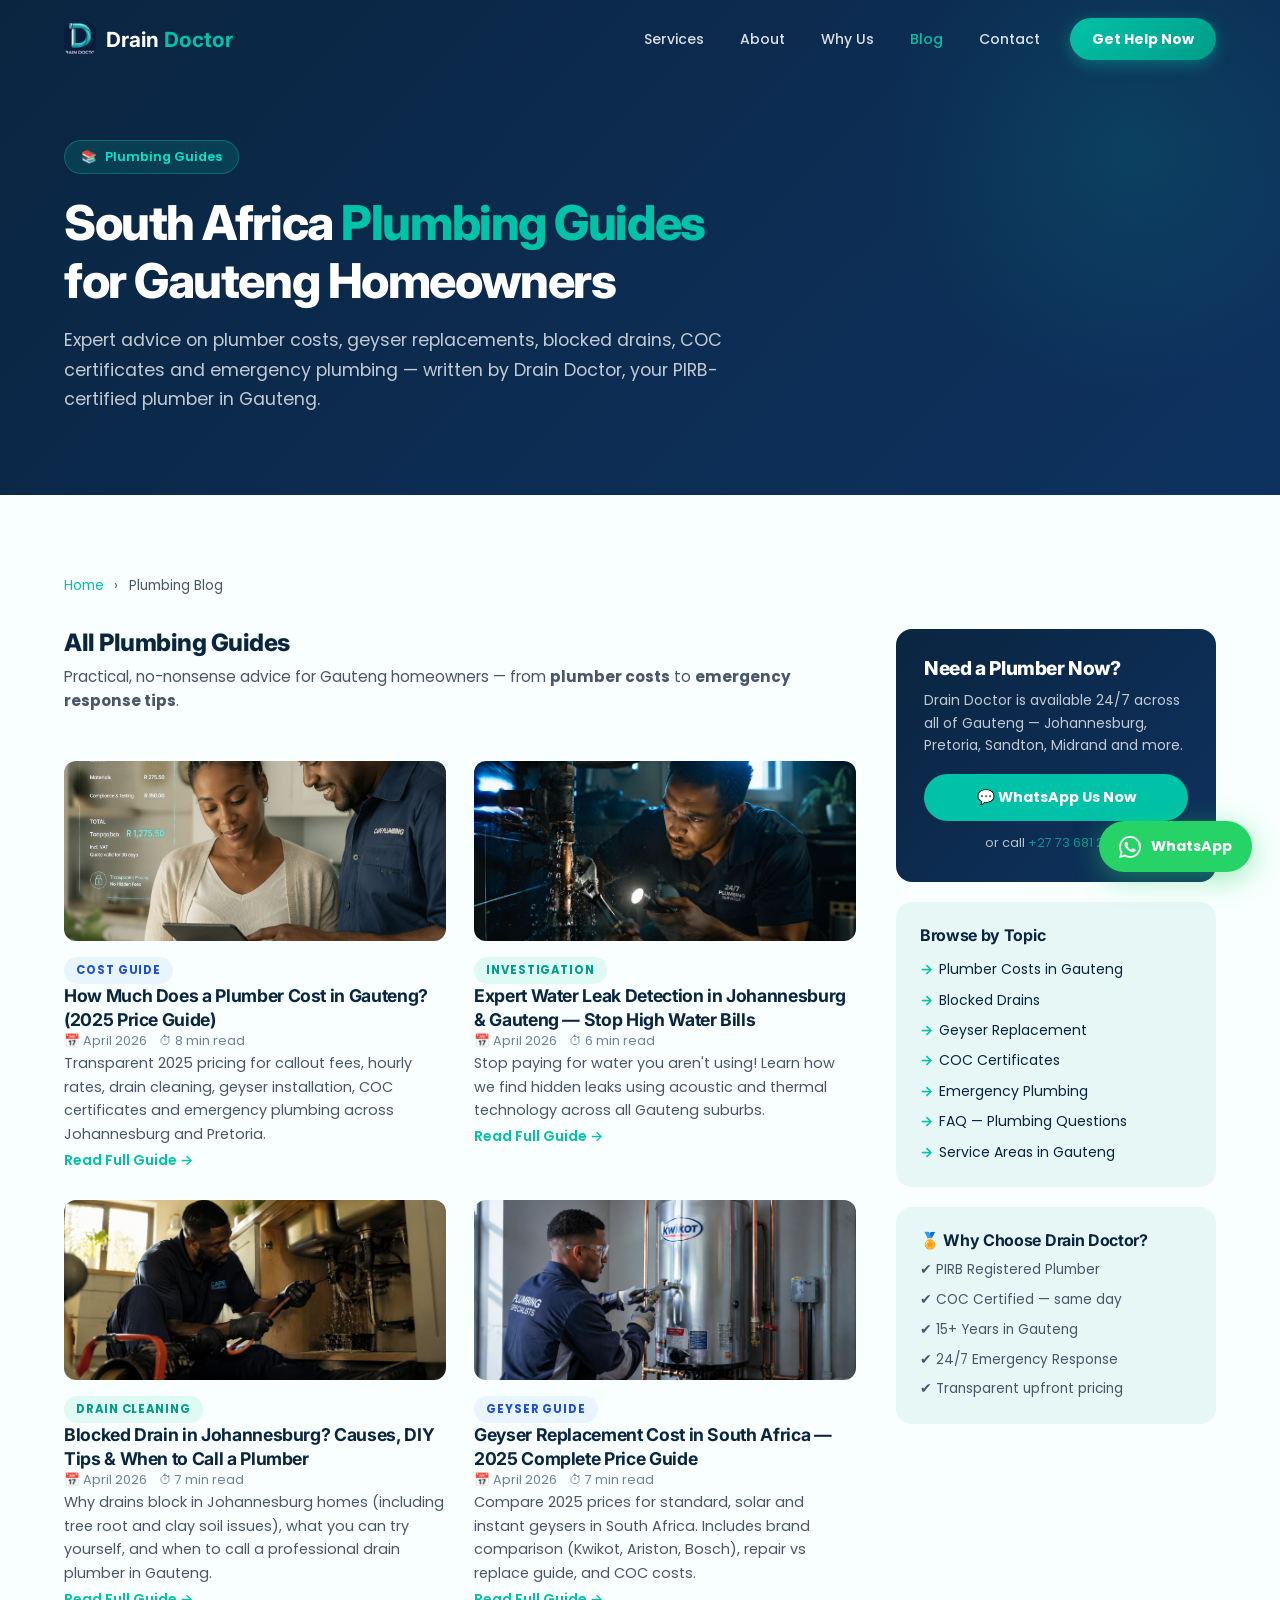
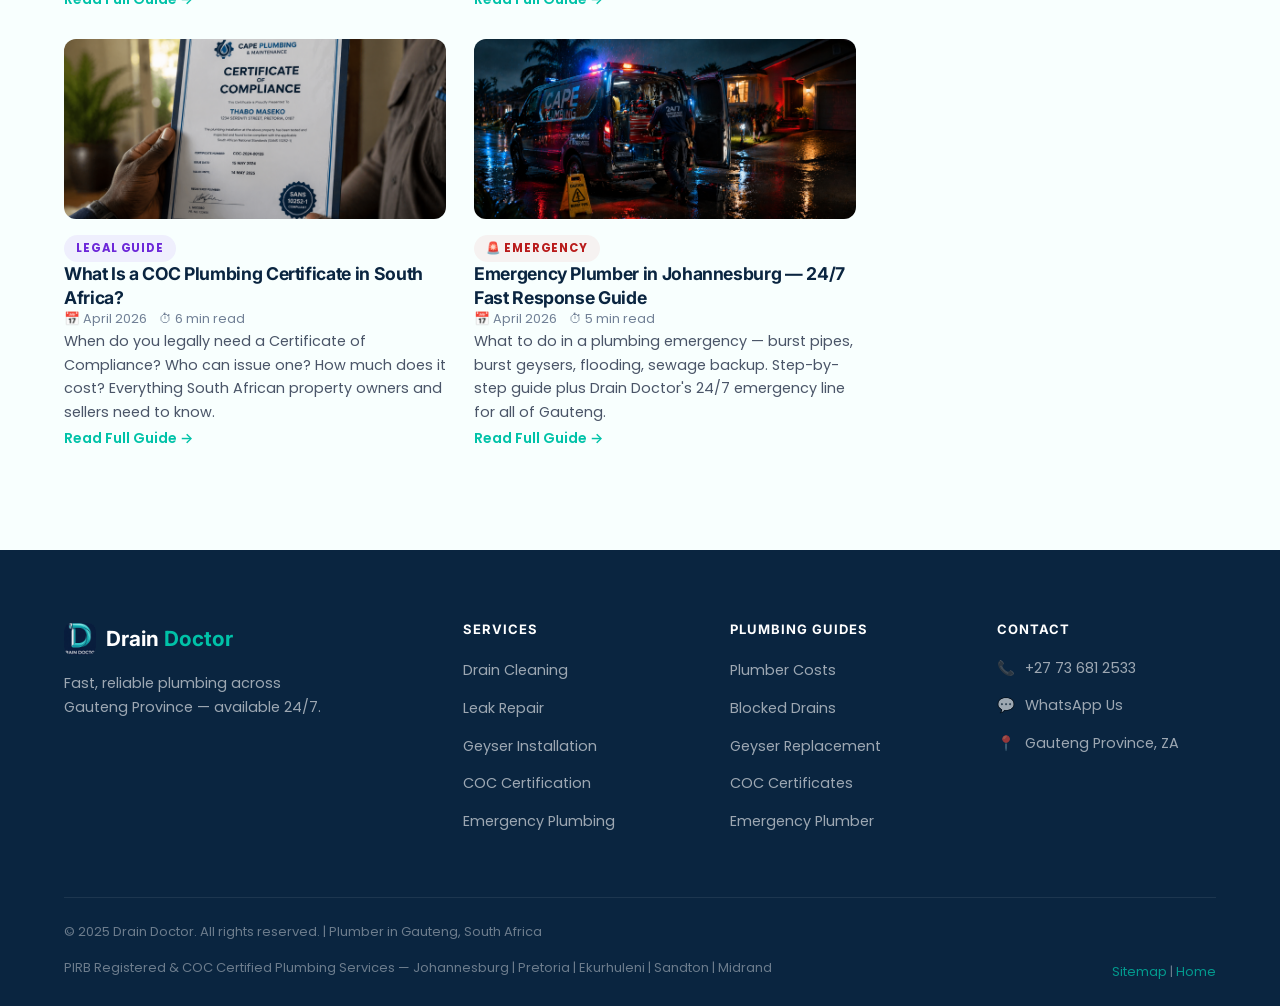
==== blog/index.html @ 352ee95c "Optimize local SEO, add blog posts, sitemap and robots.txt" ====
<!DOCTYPE html>
<html lang="en-ZA">
<head>
  <meta charset="UTF-8" />
  <meta name="viewport" content="width=device-width, initial-scale=1.0" />
  <title>Plumbing Guides & Tips for Gauteng Homeowners | Drain Doctor Blog</title>
  <meta name="description" content="Free plumbing guides for South African homeowners — plumber costs, geyser replacement, blocked drains, COC certificates, and emergency tips for Gauteng. Written by Drain Doctor, PIRB-certified plumber." />
  <meta name="keywords" content="plumbing blog South Africa, plumber tips Gauteng, geyser cost South Africa, blocked drain advice Johannesburg, COC certificate guide, emergency plumber Gauteng advice" />
  <meta name="robots" content="index, follow" />
  <meta name="geo.region" content="ZA-GP" />
  <link rel="canonical" href="https://draindoctorgauteng.co.za/blog/" />
  <meta property="og:title" content="Plumbing Guides for Gauteng Homeowners | Drain Doctor Blog" />
  <meta property="og:description" content="Expert plumbing advice for South African homeowners — from geyser costs to COC certificates and emergency plumbing tips." />
  <meta property="og:type" content="website" />
  <meta property="og:locale" content="en_ZA" />
  <meta property="og:site_name" content="Drain Doctor Gauteng" />

  <script type="application/ld+json">
  {
    "@context": "https://schema.org",
    "@type": "Blog",
    "name": "Drain Doctor Gauteng Plumbing Blog",
    "description": "Expert plumbing guides for South African homeowners — covering plumber costs, geyser replacement, COC certificates, blocked drains, and emergency plumbing.",
    "url": "https://draindoctorgauteng.co.za/blog/",
    "publisher": {
      "@type": "Organization",
      "name": "Drain Doctor Gauteng",
      "url": "https://draindoctorgauteng.co.za"
    }
  }
  </script>

  <script type="application/ld+json">
  {
    "@context": "https://schema.org",
    "@type": "BreadcrumbList",
    "itemListElement": [
      {"@type": "ListItem", "position": 1, "name": "Home", "item": "https://draindoctorgauteng.co.za/"},
      {"@type": "ListItem", "position": 2, "name": "Blog", "item": "https://draindoctorgauteng.co.za/blog/"}
    ]
  }
  </script>

  <link rel="preconnect" href="https://fonts.googleapis.com" />
  <link rel="preconnect" href="https://fonts.gstatic.com" crossorigin />
  <link href="https://fonts.googleapis.com/css2?family=Inter:wght@300;400;500;600;700;800;900&family=Poppins:wght@300;400;500;600&display=swap" rel="stylesheet" />
  <link rel="stylesheet" href="../styles.css" />
  <link rel="icon" type="image/png" href="../assets/logo.png" />

  <style>
    /* Blog index page specific styles */
    .blog-hero {
      background: linear-gradient(135deg, var(--primary) 0%, #0e3260 100%);
      padding: 140px 0 80px;
      position: relative;
      overflow: hidden;
    }
    .blog-hero::before {
      content: '';
      position: absolute;
      top: -100px; right: -100px;
      width: 500px; height: 500px;
      background: radial-gradient(circle, rgba(0,194,168,.12) 0%, transparent 70%);
      pointer-events: none;
    }
    .blog-hero-inner { position: relative; z-index: 1; max-width: 680px; }
    .blog-hero-tag {
      display: inline-flex; align-items: center; gap: 8px;
      background: rgba(0,194,168,.15); border: 1px solid rgba(0,194,168,.35);
      color: var(--accent-light, #00e5cc); font-size: 0.8rem; font-weight: 600;
      padding: 6px 16px; border-radius: 100px; margin-bottom: 20px;
    }
    .blog-hero h1 {
      font-size: clamp(2rem, 5vw, 3rem);
      color: #fff; margin-bottom: 16px; line-height: 1.2; letter-spacing: -0.03em;
    }
    .blog-hero h1 span { color: var(--accent); }
    .blog-hero p { font-size: 1.1rem; color: rgba(255,255,255,.75); line-height: 1.7; }

    .blog-index-section { padding: 80px 0 100px; }

    .blog-index-grid {
      display: grid;
      grid-template-columns: repeat(auto-fill, minmax(320px, 1fr));
      gap: 28px;
      margin-top: 48px;
    }

    .blog-index-card-img {
      width: 100%;
      height: 180px;
      border-radius: 12px;
      overflow: hidden;
      margin-bottom: 15px;
    }
    .blog-index-card-img img {
      width: 100%;
      height: 100%;
      object-fit: cover;
      transition: transform 0.3s ease;
    }
    .blog-index-card:hover .blog-index-card-img img {
      transform: scale(1.05);
    }
    .blog-index-card:hover {
      transform: translateY(-6px);
      box-shadow: var(--shadow-md);
      border-color: rgba(0,194,168,.25);
    }

    .blog-index-card-tag {
      display: inline-block;
      font-size: 0.72rem; font-weight: 700; letter-spacing: 0.08em;
      text-transform: uppercase; padding: 4px 12px; border-radius: 100px;
      background: rgba(0,194,168,.1); color: #009d88;
      width: fit-content;
    }
    .tag-emergency { background: rgba(220,38,38,.06); color: #b91c1c; }
    .tag-cost { background: rgba(59,130,246,.08); color: #1d4ed8; }
    .tag-legal { background: rgba(124,58,237,.08); color: #6d28d9; }

    .blog-index-card h2 {
      font-size: 1.1rem; font-weight: 700; line-height: 1.35; color: var(--primary);
    }
    .blog-index-card h2 a {
      color: inherit; text-decoration: none; transition: color 0.2s;
    }
    .blog-index-card h2 a:hover { color: var(--accent); }

    .blog-index-card p {
      font-size: 0.9rem; color: var(--text-muted); line-height: 1.65; flex: 1;
    }

    .blog-meta { display: flex; gap: 12px; font-size: 0.8rem; color: var(--text-light, #718096); }

    .blog-cta-link {
      display: inline-flex; align-items: center; gap: 6px;
      font-size: 0.875rem; font-weight: 600; color: var(--accent);
      text-decoration: none; transition: gap 0.2s;
    }
    .blog-cta-link:hover { gap: 10px; }

    /* Sidebar CTA */
    .blog-layout { display: grid; grid-template-columns: 1fr 320px; gap: 40px; align-items: flex-start; }
    .blog-sidebar {
      position: sticky; top: 100px;
      display: flex; flex-direction: column; gap: 20px;
    }
    .sidebar-card {
      background: linear-gradient(135deg, var(--primary), #0e3260);
      border-radius: 16px; padding: 28px; color: #fff;
    }
    .sidebar-card h3 { font-size: 1.2rem; margin-bottom: 10px; color: #fff; }
    .sidebar-card p { font-size: 0.875rem; color: rgba(255,255,255,.75); margin-bottom: 18px; line-height: 1.6; }
    .sidebar-btn {
      display: block; background: var(--accent); color: #fff;
      text-align: center; padding: 12px 20px; border-radius: 50px;
      font-weight: 700; font-size: 0.9rem; text-decoration: none;
    }
    .sidebar-topics { background: var(--secondary); border-radius: 16px; padding: 24px; }
    .sidebar-topics h3 { font-size: 1rem; color: var(--primary); margin-bottom: 14px; font-family: var(--font-head); font-weight: 700; }
    .topic-links { display: flex; flex-direction: column; gap: 8px; }
    .topic-links a {
      font-size: 0.875rem; color: var(--primary); text-decoration: none;
      display: flex; align-items: center; gap: 6px; transition: color 0.2s;
    }
    .topic-links a::before { content: "→"; color: var(--accent); font-weight: 700; }
    .topic-links a:hover { color: var(--accent); }

    @media (max-width: 900px) {
      .blog-layout { grid-template-columns: 1fr; }
      .blog-sidebar { position: static; }
      .blog-index-grid { grid-template-columns: 1fr 1fr; }
    }
    @media (max-width: 600px) {
      .blog-index-grid { grid-template-columns: 1fr; }
      .blog-hero { padding: 120px 0 60px; }
    }
  </style>
</head>
<body>

  <!-- Navbar (matching homepage) -->
  <header class="navbar scrolled" id="navbar">
    <div class="container navbar-inner">
      <a href="../index.html" class="logo" id="logo-link">
        <div class="logo-icon-wrap">
          <img src="../assets/logo.png" alt="Drain Doctor" class="logo-img">
        </div>
        <span class="logo-text">Drain <strong>Doctor</strong></span>
      </a>
      <nav class="nav-links">
        <a href="../index.html#services" class="nav-link">Services</a>
        <a href="../index.html#about" class="nav-link">About</a>
        <a href="../index.html#why-us" class="nav-link">Why Us</a>
        <a href="./" class="nav-link" style="color:var(--accent);">Blog</a>
        <a href="../index.html#contact" class="nav-link">Contact</a>
        <a href="https://wa.me/27736812533?text=Hi%20Drain%20Doctor%2C%20I%20need%20a%20plumber" class="nav-cta" target="_blank" rel="noopener">Get Help Now</a>
      </nav>
    </div>
  </header>

  <!-- Blog Hero -->
  <section class="blog-hero">
    <div class="container">
      <div class="blog-hero-inner">
        <div class="blog-hero-tag">
          <span>📚</span> Plumbing Guides
        </div>
        <h1>South Africa <span>Plumbing Guides</span><br>for Gauteng Homeowners</h1>
        <p>Expert advice on plumber costs, geyser replacements, blocked drains, COC certificates and emergency plumbing — written by Drain Doctor, your PIRB-certified plumber in Gauteng.</p>
      </div>
    </div>
  </section>

  <!-- Blog Content + Sidebar -->
  <section class="blog-index-section">
    <div class="container">

      <nav aria-label="Breadcrumb" style="font-size:.85rem;color:var(--text-muted);margin-bottom:2rem;">
        <a href="../index.html" style="color:var(--accent);">Home</a>
        <span style="margin:0 .4rem;">›</span>
        Plumbing Blog
      </nav>

      <div class="blog-layout">

        <!-- Articles grid -->
        <div>
          <h2 style="font-size:1.5rem;color:var(--primary);margin-bottom:.5rem;">All Plumbing Guides</h2>
          <p style="color:var(--text-muted);font-size:.95rem;">Practical, no-nonsense advice for Gauteng homeowners — from <strong>plumber costs</strong> to <strong>emergency response tips</strong>.</p>

          <div class="blog-index-grid">

            <article class="blog-index-card">
              <div class="blog-index-card-img">
                <img src="../assets/Affordable%20pricing.png" alt="Plumber costs and pricing in Gauteng South Africa 2025" loading="lazy">
              </div>
              <div class="blog-index-card-tag tag-cost">Cost Guide</div>
              <h2><a href="plumber-cost-gauteng.html">How Much Does a Plumber Cost in Gauteng? (2025 Price Guide)</a></h2>
              <div class="blog-meta"><span>📅 April 2026</span><span>⏱ 8 min read</span></div>
              <p>Transparent 2025 pricing for callout fees, hourly rates, drain cleaning, geyser installation, COC certificates and emergency plumbing across Johannesburg and Pretoria.</p>
              <a href="plumber-cost-gauteng.html" class="blog-cta-link">Read Full Guide →</a>
            </article>

            <article class="blog-index-card">
              <div class="blog-index-card-img">
                <img src="../assets/Leak%20Repair.png" alt="Professional leak detection and repair in Johannesburg Gauteng" loading="lazy">
              </div>
              <div class="blog-index-card-tag">Investigation</div>
              <h2><a href="leak-detection-gauteng.html">Expert Water Leak Detection in Johannesburg &amp; Gauteng — Stop High Water Bills</a></h2>
              <div class="blog-meta"><span>📅 April 2026</span><span>⏱ 6 min read</span></div>
              <p>Stop paying for water you aren't using! Learn how we find hidden leaks using acoustic and thermal technology across all Gauteng suburbs.</p>
              <a href="leak-detection-gauteng.html" class="blog-cta-link">Read Full Guide →</a>
            </article>

            <article class="blog-index-card">
              <div class="blog-index-card-img">
                <img src="../assets/Drain%20Cleaning.png" alt="Blocked drain cleaning service in Johannesburg Gauteng" loading="lazy">
              </div>
              <div class="blog-index-card-tag">Drain Cleaning</div>
              <h2><a href="blocked-drain-johannesburg.html">Blocked Drain in Johannesburg? Causes, DIY Tips &amp; When to Call a Plumber</a></h2>
              <div class="blog-meta"><span>📅 April 2026</span><span>⏱ 7 min read</span></div>
              <p>Why drains block in Johannesburg homes (including tree root and clay soil issues), what you can try yourself, and when to call a professional drain plumber in Gauteng.</p>
              <a href="blocked-drain-johannesburg.html" class="blog-cta-link">Read Full Guide →</a>
            </article>

            <article class="blog-index-card">
              <div class="blog-index-card-img">
                <img src="../assets/Geyser%20Installation.png" alt="Geyser replacement and installation cost South Africa 2025" loading="lazy">
              </div>
              <div class="blog-index-card-tag tag-cost">Geyser Guide</div>
              <h2><a href="geyser-replacement-cost-south-africa.html">Geyser Replacement Cost in South Africa — 2025 Complete Price Guide</a></h2>
              <div class="blog-meta"><span>📅 April 2026</span><span>⏱ 7 min read</span></div>
              <p>Compare 2025 prices for standard, solar and instant geysers in South Africa. Includes brand comparison (Kwikot, Ariston, Bosch), repair vs replace guide, and COC costs.</p>
              <a href="geyser-replacement-cost-south-africa.html" class="blog-cta-link">Read Full Guide →</a>
            </article>

            <article class="blog-index-card">
              <div class="blog-index-card-img">
                <img src="../assets/COC%20Certification.png" alt="Plumbing COC Certificate of Compliance South Africa guide" loading="lazy">
              </div>
              <div class="blog-index-card-tag tag-legal">Legal Guide</div>
              <h2><a href="coc-certificate-south-africa-what-is-it.html">What Is a COC Plumbing Certificate in South Africa?</a></h2>
              <div class="blog-meta"><span>📅 April 2026</span><span>⏱ 6 min read</span></div>
              <p>When do you legally need a Certificate of Compliance? Who can issue one? How much does it cost? Everything South African property owners and sellers need to know.</p>
              <a href="coc-certificate-south-africa-what-is-it.html" class="blog-cta-link">Read Full Guide →</a>
            </article>

            <article class="blog-index-card">
              <div class="blog-index-card-img">
                <img src="../assets/Emergency%20Plumbing.png" alt="24/7 emergency plumber response in Johannesburg Gauteng" loading="lazy">
              </div>
              <div class="blog-index-card-tag tag-emergency">🚨 Emergency</div>
              <h2><a href="emergency-plumber-johannesburg.html">Emergency Plumber in Johannesburg — 24/7 Fast Response Guide</a></h2>
              <div class="blog-meta"><span>📅 April 2026</span><span>⏱ 5 min read</span></div>
              <p>What to do in a plumbing emergency — burst pipes, burst geysers, flooding, sewage backup. Step-by-step guide plus Drain Doctor's 24/7 emergency line for all of Gauteng.</p>
              <a href="emergency-plumber-johannesburg.html" class="blog-cta-link">Read Full Guide →</a>
            </article>

          </div>
        </div>

        <!-- Sidebar -->
        <aside class="blog-sidebar">
          <div class="sidebar-card">
            <h3>Need a Plumber Now?</h3>
            <p>Drain Doctor is available 24/7 across all of Gauteng — Johannesburg, Pretoria, Sandton, Midrand and more.</p>
            <a href="https://wa.me/27736812533?text=Hi%20Drain%20Doctor%2C%20I%20need%20a%20plumber" class="sidebar-btn" target="_blank" rel="noopener">💬 WhatsApp Us Now</a>
            <div style="text-align:center;margin-top:12px;font-size:.8rem;opacity:.7;">or call <a href="tel:+27736812533" style="color:var(--accent);">+27 73 681 2533</a></div>
          </div>

          <div class="sidebar-topics">
            <h3>Browse by Topic</h3>
            <div class="topic-links">
              <a href="plumber-cost-gauteng.html">Plumber Costs in Gauteng</a>
              <a href="blocked-drain-johannesburg.html">Blocked Drains</a>
              <a href="geyser-replacement-cost-south-africa.html">Geyser Replacement</a>
              <a href="coc-certificate-south-africa-what-is-it.html">COC Certificates</a>
              <a href="emergency-plumber-johannesburg.html">Emergency Plumbing</a>
              <a href="../index.html#faq">FAQ — Plumbing Questions</a>
              <a href="../index.html#area">Service Areas in Gauteng</a>
            </div>
          </div>

          <div style="background:var(--secondary);border-radius:16px;padding:24px;">
            <h3 style="font-size:1rem;color:var(--primary);margin-bottom:10px;font-family:var(--font-head);font-weight:700;">🏅 Why Choose Drain Doctor?</h3>
            <ul style="list-style:none;display:flex;flex-direction:column;gap:8px;font-size:.85rem;color:var(--text-muted);">
              <li>✔ PIRB Registered Plumber</li>
              <li>✔ COC Certified — same day</li>
              <li>✔ 15+ Years in Gauteng</li>
              <li>✔ 24/7 Emergency Response</li>
              <li>✔ Transparent upfront pricing</li>
            </ul>
          </div>
        </aside>

      </div>
    </div>
  </section>

  <!-- Footer -->
  <footer class="footer" id="footer">
    <div class="container">
      <div class="footer-grid">
        <div class="footer-brand-col">
          <div class="footer-logo">
            <div class="logo-icon-wrap">
              <img src="../assets/logo.png" alt="Drain Doctor" class="logo-img">
            </div>
            <span class="logo-text">Drain <strong>Doctor</strong></span>
          </div>
          <p class="footer-tagline">Fast, reliable plumbing across Gauteng Province — available 24/7.</p>
        </div>
        <div class="footer-links-col">
          <h4 class="footer-col-title">Services</h4>
          <ul class="footer-links">
            <li><a href="../index.html#service-drain">Drain Cleaning</a></li>
            <li><a href="../index.html#service-leak">Leak Repair</a></li>
            <li><a href="../index.html#service-geyser">Geyser Installation</a></li>
            <li><a href="../index.html#service-coc">COC Certification</a></li>
            <li><a href="../index.html#service-emergency">Emergency Plumbing</a></li>
          </ul>
        </div>
        <div class="footer-links-col">
          <h4 class="footer-col-title">Plumbing Guides</h4>
          <ul class="footer-links">
            <li><a href="plumber-cost-gauteng.html">Plumber Costs</a></li>
            <li><a href="blocked-drain-johannesburg.html">Blocked Drains</a></li>
            <li><a href="geyser-replacement-cost-south-africa.html">Geyser Replacement</a></li>
            <li><a href="coc-certificate-south-africa-what-is-it.html">COC Certificates</a></li>
            <li><a href="emergency-plumber-johannesburg.html">Emergency Plumber</a></li>
          </ul>
        </div>
        <div class="footer-contact-col">
          <h4 class="footer-col-title">Contact</h4>
          <a href="tel:+27736812533" class="footer-contact-item">
            <span>📞</span> +27 73 681 2533
          </a>
          <a href="https://wa.me/27736812533" class="footer-contact-item" target="_blank" rel="noopener">
            <span>💬</span> WhatsApp Us
          </a>
          <a href="../index.html#area" class="footer-contact-item">
            <span>📍</span> Gauteng Province, ZA
          </a>
        </div>
      </div>
      <div class="footer-bottom">
        <p class="footer-copy">© 2025 Drain Doctor. All rights reserved. | Plumber in Gauteng, South Africa</p>
        <p class="footer-legal">PIRB Registered & COC Certified Plumbing Services — Johannesburg | Pretoria | Ekurhuleni | Sandton | Midrand</p>
        <p class="footer-legal" style="margin-top:.4rem;"><a href="../sitemap.xml" rel="nofollow">Sitemap</a> | <a href="../index.html">Home</a></p>
      </div>
    </div>
  </footer>

  <!-- Floating WhatsApp -->
  <a href="https://wa.me/27736812533?text=Hi%20Drain%20Doctor%2C%20I%20need%20a%20plumber" class="whatsapp-float" target="_blank" rel="noopener" aria-label="Chat on WhatsApp">
    <svg viewBox="0 0 24 24" fill="currentColor" class="wa-icon"><path d="M17.472 14.382c-.297-.149-1.758-.867-2.03-.967-.273-.099-.471-.148-.67.15-.197.297-.767.966-.94 1.164-.173.199-.347.223-.644.075-.297-.15-1.255-.463-2.39-1.475-.883-.788-1.48-1.761-1.653-2.059-.173-.297-.018-.458.13-.606.134-.133.298-.347.446-.52.149-.174.198-.298.298-.497.099-.198.05-.371-.025-.52-.075-.149-.669-1.612-.916-2.207-.242-.579-.487-.5-.669-.51-.173-.008-.371-.01-.57-.01-.198 0-.52.074-.792.372-.272.297-1.04 1.016-1.04 2.479 0 1.462 1.065 2.875 1.213 3.074.149.198 2.096 3.2 5.077 4.487.709.306 1.262.489 1.694.625.712.227 1.36.195 1.871.118.571-.085 1.758-.719 2.006-1.413.248-.694.248-1.289.173-1.413-.074-.124-.272-.198-.57-.347m-5.421 7.403h-.004a9.87 9.87 0 01-5.031-1.378l-.361-.214-3.741.982.998-3.648-.235-.374a9.86 9.86 0 01-1.51-5.26c.001-5.45 4.436-9.884 9.888-9.884 2.64 0 5.122 1.03 6.988 2.898a9.825 9.825 0 012.893 6.994c-.003 5.45-4.437 9.884-9.885 9.884m8.413-18.297A11.815 11.815 0 0012.05 0C5.495 0 .16 5.335.157 11.892c0 2.096.547 4.142 1.588 5.945L.057 24l6.305-1.654a11.882 11.882 0 005.683 1.448h.005c6.554 0 11.89-5.335 11.893-11.893a11.821 11.821 0 00-3.48-8.413z"/></svg>
    <span class="wa-label">WhatsApp</span>
  </a>

  <script src="../script.js"></script>
</body>
</html>
---- styles.css ----
/* =============================================
   DRAIN DOCTOR — PREMIUM STYLESHEET
   Version: 1.0
   ============================================= */

/* ---------- RESET & BASE ---------- */
*, *::before, *::after { box-sizing: border-box; margin: 0; padding: 0; }

:root {
  --primary:   #0A2540;
  --accent:    #00C2A8;
  --accent-dark: #009d88;
  --accent-light: #00e5cc;
  --secondary: #E6F7F5;
  --text:      #111111;
  --text-muted:#4a5568;
  --text-light:#718096;
  --white:     #ffffff;
  --bg:        #f8fffe;
  --card-bg:   #ffffff;
  --shadow-xs: 0 1px 3px rgba(10,37,64,.06);
  --shadow-sm: 0 4px 16px rgba(10,37,64,.08);
  --shadow-md: 0 8px 32px rgba(10,37,64,.12);
  --shadow-lg: 0 16px 48px rgba(10,37,64,.16);
  --shadow-xl: 0 24px 64px rgba(10,37,64,.2);
  --radius-sm: 12px;
  --radius-md: 16px;
  --radius-lg: 24px;
  --radius-xl: 32px;
  --transition: 0.3s cubic-bezier(0.4, 0, 0.2, 1);
  --transition-slow: 0.5s cubic-bezier(0.4, 0, 0.2, 1);
  --font-head: 'Inter', -apple-system, BlinkMacSystemFont, sans-serif;
  --font-body: 'Poppins', 'Inter', sans-serif;
}

html {
  scroll-behavior: smooth;
  font-size: 16px;
}

body {
  font-family: var(--font-body);
  color: var(--text);
  background: var(--bg);
  line-height: 1.6;
  -webkit-font-smoothing: antialiased;
  overflow-x: hidden;
}

img { max-width: 100%; height: auto; display: block; }
a { text-decoration: none; color: inherit; }

.container {
  width: 100%;
  max-width: 1200px;
  margin: 0 auto;
  padding: 0 24px;
}

/* ---------- TYPOGRAPHY ---------- */
h1, h2, h3, h4 {
  font-family: var(--font-head);
  font-weight: 800;
  line-height: 1.15;
  letter-spacing: -0.02em;
}

.text-accent { color: var(--accent); }
.section-tag {
  display: inline-flex;
  align-items: center;
  gap: 8px;
  background: linear-gradient(135deg, rgba(0,194,168,.12), rgba(10,37,64,.06));
  color: var(--accent-dark);
  font-size: 0.75rem;
  font-weight: 700;
  letter-spacing: 0.1em;
  text-transform: uppercase;
  padding: 6px 14px;
  border-radius: 100px;
  border: 1px solid rgba(0,194,168,.25);
  margin-bottom: 16px;
}

.section-header {
  text-align: center;
  max-width: 640px;
  margin: 0 auto 60px;
}

.section-title {
  font-size: clamp(2rem, 4vw, 2.75rem);
  color: var(--primary);
  margin-bottom: 16px;
}

.section-subtitle {
  font-size: 1.0625rem;
  color: var(--text-muted);
  line-height: 1.6;
}

/* ---------- BUTTONS ---------- */
.btn {
  display: inline-flex;
  align-items: center;
  justify-content: center;
  gap: 10px;
  font-family: var(--font-head);
  font-weight: 700;
  font-size: 0.9375rem;
  padding: 14px 28px;
  border-radius: 100px;
  border: 2px solid transparent;
  cursor: pointer;
  transition: all var(--transition);
  text-decoration: none;
  white-space: nowrap;
  position: relative;
  overflow: hidden;
}

.btn::after {
  content: '';
  position: absolute;
  inset: 0;
  background: rgba(255,255,255,0);
  transition: background var(--transition);
}

.btn:hover::after { background: rgba(255,255,255,.08); }

.btn-primary {
  background: linear-gradient(135deg, var(--accent), var(--accent-dark));
  color: var(--white);
  box-shadow: 0 4px 20px rgba(0,194,168,.4);
}

.btn-primary:hover {
  transform: translateY(-2px);
  box-shadow: 0 8px 28px rgba(0,194,168,.5);
}

.btn-outline {
  background: rgba(255,255,255,.1);
  color: var(--white);
  border-color: rgba(255,255,255,.4);
  backdrop-filter: blur(8px);
}

.btn-outline:hover {
  background: rgba(255,255,255,.2);
  border-color: rgba(255,255,255,.6);
  transform: translateY(-2px);
}

.btn-white {
  background: var(--white);
  color: var(--primary);
  font-size: 1.0625rem;
  box-shadow: 0 4px 24px rgba(0,0,0,.2);
}

.btn-white:hover {
  transform: translateY(-3px);
  box-shadow: 0 12px 36px rgba(0,0,0,.3);
}

.btn-lg   { padding: 16px 34px; font-size: 1rem; }
.btn-xl   { padding: 20px 44px; font-size: 1.125rem; }

/* ---------- ANIMATIONS ---------- */
[data-animate] {
  opacity: 0;
  transform: translateY(32px);
  transition: opacity 0.7s ease, transform 0.7s ease;
}

[data-animate].visible {
  opacity: 1;
  transform: translateY(0);
}

/* ---------- NAVBAR ---------- */
.navbar {
  position: fixed;
  top: 0;
  left: 0;
  right: 0;
  z-index: 1000;
  padding: 18px 0;
  transition: all var(--transition);
}

.navbar.scrolled {
  background: rgba(10,37,64,.97);
  backdrop-filter: blur(20px);
  -webkit-backdrop-filter: blur(20px);
  padding: 12px 0;
  box-shadow: 0 4px 24px rgba(0,0,0,.25);
}

.navbar-inner {
  display: flex;
  align-items: center;
  justify-content: space-between;
  gap: 24px;
}

.logo {
  display: flex;
  align-items: center;
  gap: 10px;
  color: var(--white);
  font-family: var(--font-head);
  font-size: 1.3rem;
  font-weight: 700;
  text-decoration: none;
  flex-shrink: 0;
}

.logo-icon-wrap {
  width: 32px;
  height: 32px;
  border-radius: 8px;
  overflow: hidden;
  background: rgba(255, 255, 255, 0.05);
  display: flex;
  align-items: center;
  justify-content: center;
}

.logo-img {
  width: 100%;
  height: 100%;
  object-fit: cover;
  object-position: center top;
  transform: scale(1.6); /* Zoom in to focus on the 'D' icon only */
}

.logo-text strong { color: var(--accent); }

.nav-links {
  display: flex;
  align-items: center;
  gap: 8px;
}

.nav-link {
  color: rgba(255,255,255,.85);
  font-size: 0.875rem;
  font-weight: 500;
  padding: 8px 14px;
  border-radius: 8px;
  transition: color var(--transition), background var(--transition);
}

.nav-link:hover {
  color: var(--white);
  background: rgba(255,255,255,.08);
}

.nav-cta {
  background: linear-gradient(135deg, var(--accent), var(--accent-dark));
  color: var(--white);
  font-size: 0.875rem;
  font-weight: 700;
  padding: 10px 22px;
  border-radius: 100px;
  margin-left: 8px;
  box-shadow: 0 4px 16px rgba(0,194,168,.4);
  transition: all var(--transition);
}

.nav-cta:hover {
  transform: translateY(-2px);
  box-shadow: 0 6px 22px rgba(0,194,168,.55);
}

.hamburger {
  display: none;
  flex-direction: column;
  gap: 5px;
  background: none;
  border: none;
  cursor: pointer;
  padding: 8px;
  border-radius: 8px;
  transition: background var(--transition);
}

.hamburger:hover { background: rgba(255,255,255,.08); }

.hamburger span {
  display: block;
  width: 22px;
  height: 2px;
  background: var(--white);
  border-radius: 2px;
  transition: all var(--transition);
}

/* Mobile Nav */
.mobile-nav {
  position: fixed;
  top: 0;
  right: -100%;
  width: min(340px, 100vw);
  height: 100vh;
  background: var(--primary);
  z-index: 1100;
  display: flex;
  flex-direction: column;
  padding: 80px 32px 40px;
  gap: 8px;
  transition: right var(--transition-slow);
  box-shadow: -8px 0 40px rgba(0,0,0,.3);
}

.mobile-nav.open { right: 0; }

.mobile-nav-close {
  position: absolute;
  top: 24px;
  right: 24px;
  background: rgba(255,255,255,.1);
  border: none;
  color: var(--white);
  font-size: 1.25rem;
  width: 40px;
  height: 40px;
  border-radius: 50%;
  cursor: pointer;
  display: flex;
  align-items: center;
  justify-content: center;
  transition: background var(--transition);
}

.mobile-nav-close:hover { background: rgba(255,255,255,.2); }

.mobile-nav-link {
  color: rgba(255,255,255,.85);
  font-size: 1.125rem;
  font-weight: 500;
  padding: 14px 0;
  border-bottom: 1px solid rgba(255,255,255,.08);
  transition: color var(--transition);
}

.mobile-nav-link:hover { color: var(--accent); }

.mobile-nav-cta {
  margin-top: 24px;
  background: linear-gradient(135deg, var(--accent), var(--accent-dark));
  color: var(--white);
  font-weight: 700;
  font-size: 1rem;
  padding: 16px 24px;
  border-radius: 100px;
  text-align: center;
  box-shadow: 0 4px 20px rgba(0,194,168,.4);
}

.mobile-nav-overlay {
  position: fixed;
  inset: 0;
  background: rgba(0,0,0,.6);
  z-index: 1050;
  opacity: 0;
  pointer-events: none;
  transition: opacity var(--transition);
  backdrop-filter: blur(4px);
}

.mobile-nav-overlay.open {
  opacity: 1;
  pointer-events: auto;
}

/* ---------- HERO ---------- */
.hero {
  position: relative;
  min-height: 100vh;
  display: flex;
  align-items: center;
  overflow: hidden;
}

.hero-bg {
  position: absolute;
  inset: 0;
}

.hero-image-wrapper {
  position: absolute;
  inset: 0;
}

.hero-bg {
  position: absolute;
  inset: 0;
  background: #0A1628;
  z-index: 0;
  overflow: hidden;
}

.hero-slides {
  position: absolute;
  inset: 0;
  z-index: 0;
}

.hero-slide {
  position: absolute;
  inset: 0;
  opacity: 0;
  transition: opacity 1.5s ease-in-out;
}

.hero-slide.active {
  opacity: 1;
}

.hero-slide img {
  width: 100%;
  height: 100%;
  object-fit: cover;
  object-position: center;
}


.hero-overlay {
  position: absolute;
  inset: 0;
  background: linear-gradient(
    135deg,
    rgba(10,37,64,.85) 0%,
    rgba(10,37,64,.7) 40%,
    rgba(10,37,64,.4) 75%,
    rgba(6,21,32,0.6) 100%
  );
  z-index: 1;
}

.hero-content {
  position: relative;
  z-index: 2;
  padding-top: 120px;
  padding-bottom: 80px;
  max-width: 760px;
}

.hero-badge {
  display: inline-flex;
  align-items: center;
  gap: 8px;
  background: rgba(0,194,168,.15);
  border: 1px solid rgba(0,194,168,.35);
  backdrop-filter: blur(8px);
  color: var(--accent-light);
  font-size: 0.8125rem;
  font-weight: 600;
  padding: 8px 18px;
  border-radius: 100px;
  margin-bottom: 28px;
  letter-spacing: 0.03em;
  animation: fadeDown 0.8s ease both;
}

.badge-dot {
  width: 7px;
  height: 7px;
  background: var(--accent);
  border-radius: 50%;
  animation: pulse 2s infinite;
}

@keyframes pulse {
  0%, 100% { opacity: 1; transform: scale(1); }
  50% { opacity: .6; transform: scale(1.4); }
}

@keyframes fadeDown {
  from { opacity: 0; transform: translateY(-16px); }
  to   { opacity: 1; transform: translateY(0); }
}

@keyframes fadeUp {
  from { opacity: 0; transform: translateY(24px); }
  to   { opacity: 1; transform: translateY(0); }
}

.hero-headline {
  font-size: clamp(2.25rem, 5.5vw, 3.75rem);
  color: var(--white);
  margin-bottom: 24px;
  letter-spacing: -0.03em;
  line-height: 1.1;
  animation: fadeUp 0.9s 0.2s ease both;
}

.hero-accent {
  background: linear-gradient(135deg, var(--accent), var(--accent-light));
  -webkit-background-clip: text;
  -webkit-text-fill-color: transparent;
  background-clip: text;
}

.br-mobile { display: none; }

.hero-sub {
  font-size: clamp(1rem, 2.2vw, 1.1875rem);
  color: rgba(255,255,255,.8);
  margin-bottom: 36px;
  line-height: 1.7;
  font-weight: 400;
  animation: fadeUp 0.9s 0.4s ease both;
}

.hero-ctas {
  display: flex;
  flex-wrap: wrap;
  gap: 16px;
  margin-bottom: 48px;
  animation: fadeUp 0.9s 0.55s ease both;
}

.trust-badges {
  display: flex;
  flex-wrap: wrap;
  gap: 12px;
  animation: fadeUp 0.9s 0.7s ease both;
}

.trust-badge {
  display: flex;
  align-items: center;
  gap: 8px;
  background: rgba(255,255,255,.08);
  border: 1px solid rgba(255,255,255,.15);
  backdrop-filter: blur(8px);
  color: rgba(255,255,255,.9);
  font-size: 0.875rem;
  font-weight: 500;
  padding: 8px 16px;
  border-radius: 100px;
}

.trust-check {
  color: var(--accent);
  font-weight: 700;
}

.hero-scroll-hint {
  position: absolute;
  bottom: 36px;
  left: 50%;
  transform: translateX(-50%);
  z-index: 2;
  display: flex;
  flex-direction: column;
  align-items: center;
  gap: 8px;
  color: rgba(255,255,255,.5);
  font-size: 0.75rem;
  letter-spacing: 0.05em;
  animation: fadeUp 1s 1s ease both;
}

.scroll-arrow {
  width: 1px;
  height: 40px;
  background: linear-gradient(to bottom, rgba(255,255,255,.5), transparent);
  animation: scrollLine 2s infinite;
}

@keyframes scrollLine {
  0%   { transform: scaleY(0); transform-origin: top; }
  50%  { transform: scaleY(1); transform-origin: top; }
  50.01% { transform: scaleY(1); transform-origin: bottom; }
  100% { transform: scaleY(0); transform-origin: bottom; }
}

/* ---------- PROBLEM SECTION ---------- */
.problem-section {
  padding: 100px 0;
  background: var(--white);
}

.problem-grid {
  display: grid;
  grid-template-columns: 1fr 1fr;
  gap: 64px;
  align-items: center;
}

.problem-headline {
  font-size: clamp(1.625rem, 3vw, 2.25rem);
  color: var(--primary);
  margin-bottom: 16px;
  line-height: 1.2;
}

.problem-headline em {
  font-style: italic;
  color: var(--accent);
}

.problem-intro {
  color: var(--text-muted);
  font-size: 1rem;
  margin-bottom: 32px;
  line-height: 1.7;
}

.problem-list {
  list-style: none;
  display: flex;
  flex-direction: column;
  gap: 20px;
}

.problem-item {
  display: flex;
  gap: 16px;
  align-items: flex-start;
  padding: 16px;
  border-radius: var(--radius-sm);
  transition: background var(--transition);
}

.problem-item:hover { background: var(--secondary); }

.problem-icon {
  font-size: 1.5rem;
  flex-shrink: 0;
  width: 44px;
  height: 44px;
  background: var(--secondary);
  border-radius: 12px;
  display: flex;
  align-items: center;
  justify-content: center;
}

.problem-item strong {
  display: block;
  font-size: 0.9375rem;
  color: var(--primary);
  margin-bottom: 4px;
}

.problem-item p {
  font-size: 0.875rem;
  color: var(--text-muted);
  line-height: 1.5;
}

.solution-card {
  background: linear-gradient(135deg, var(--primary) 0%, #0e3260 100%);
  border-radius: var(--radius-lg);
  padding: 44px 40px;
  color: var(--white);
  box-shadow: var(--shadow-xl);
  position: relative;
  overflow: hidden;
}

.solution-card::before {
  content: '';
  position: absolute;
  top: -60px;
  right: -60px;
  width: 220px;
  height: 220px;
  background: radial-gradient(circle, rgba(0,194,168,.2) 0%, transparent 70%);
}

.solution-card::after {
  content: '';
  position: absolute;
  bottom: -40px;
  left: -40px;
  width: 160px;
  height: 160px;
  background: radial-gradient(circle, rgba(0,194,168,.12) 0%, transparent 70%);
}

.solution-icon-wrap {
  width: 64px;
  height: 64px;
  margin-bottom: 24px;
  position: relative;
  z-index: 1;
}

.solution-icon { width: 64px; height: 64px; }

.solution-title {
  font-size: 1.375rem;
  color: var(--white);
  margin-bottom: 16px;
  position: relative;
  z-index: 1;
}

.solution-desc {
  color: rgba(255,255,255,.75);
  font-size: 0.9375rem;
  line-height: 1.65;
  margin-bottom: 32px;
  position: relative;
  z-index: 1;
}

.solution-stats {
  display: flex;
  align-items: center;
  gap: 0;
  margin-bottom: 32px;
  background: rgba(255,255,255,.05);
  border-radius: var(--radius-sm);
  padding: 20px 24px;
  position: relative;
  z-index: 1;
}

.stat-item {
  flex: 1;
  text-align: center;
}

.stat-num {
  display: block;
  font-size: 1.75rem;
  font-weight: 800;
  color: var(--accent);
  letter-spacing: -0.02em;
  font-family: var(--font-head);
}

.stat-label {
  display: block;
  font-size: 0.75rem;
  color: rgba(255,255,255,.6);
  margin-top: 4px;
}

.stat-divider {
  width: 1px;
  height: 40px;
  background: rgba(255,255,255,.12);
}

/* ---------- SERVICES ---------- */
.services-section {
  padding: 100px 0;
  background: var(--secondary);
}

.services-grid {
  display: grid;
  grid-template-columns: repeat(3, 1fr);
  gap: 24px;
}

.service-card {
  background: var(--white);
  border-radius: var(--radius-md);
  padding: 0;
  box-shadow: var(--shadow-sm);
  transition: all var(--transition);
  border: 1px solid rgba(10,37,64,.06);
  position: relative;
  overflow: hidden;
  display: flex;
  flex-direction: column;
}

.service-card:hover {
  transform: translateY(-6px);
  box-shadow: var(--shadow-lg);
  border-color: rgba(0,194,168,.2);
}

.service-card.featured {
  background: linear-gradient(135deg, #0A2540, #0E3260) !important;
}

/* Ultimate High-Specificity Fix for Featured Card Contrast */
#service-leak,
#service-leak *,
#service-leak .service-name,
#service-leak .service-desc {
  color: #FFFFFF !important;
}

#service-leak .service-line {
  background: rgba(255, 255, 255, 0.2) !important;
}

#service-leak .service-link {
  color: #00E5CC !important;
}

.service-icon-wrap {
  width: 100%;
  height: 300px; /* Cinematic height for 'Full Screen' look */
  margin: 0;
  padding: 0;
  overflow: hidden;
  position: relative;
  background: #0A2540;
}

.service-icon-wrap::after {
  content: '';
  position: absolute;
  inset: 0;
  background: linear-gradient(to bottom, transparent 60%, rgba(10,37,64,0.4));
  pointer-events: none;
}

.service-img {
  width: 100%;
  height: 100%;
  object-fit: cover;
  transition: transform 1.2s cubic-bezier(0.2, 0, 0.2, 1);
}

.service-card:hover .service-img {
  transform: scale(1.08);
}

.service-card-content {
  padding: 32px 28px;
  flex: 1;
  display: flex;
  flex-direction: column;
  position: relative;
  background: inherit;
}

.service-featured-tag {
  position: absolute;
  top: -12px;
  right: 20px;
  background: var(--accent);
  color: var(--white);
  font-size: 0.6875rem;
  font-weight: 700;
  padding: 4px 12px;
  border-radius: 100px;
  text-transform: uppercase;
  letter-spacing: 0.06em;
  box-shadow: 0 4px 12px rgba(0,194,168,.3);
  z-index: 2;
}

.emergency-badge {
  position: absolute;
  top: -12px;
  right: 20px;
  background: #ef4444;
  color: var(--white);
  font-size: 0.75rem;
  font-weight: 800;
  padding: 4px 12px;
  border-radius: 100px;
  letter-spacing: 0.04em;
  box-shadow: 0 4px 12px rgba(239,68,68,.3);
  z-index: 2;
  animation: pulse 2s infinite;
}

.service-name {
  font-size: 1.0625rem;
  font-weight: 700;
  color: var(--primary);
  margin-bottom: 8px;
  font-family: var(--font-head);
}

.service-desc {
  font-size: 0.875rem;
  color: var(--text-muted);
  line-height: 1.55;
  flex: 1;
  margin-bottom: 20px;
}

.service-line {
  height: 1px;
  background: rgba(10,37,64,.08);
  margin-bottom: 16px;
}

.service-link {
  font-size: 0.875rem;
  font-weight: 700;
  color: var(--accent-dark);
  transition: color var(--transition);
  letter-spacing: 0.02em;
}

.service-link:hover { color: var(--accent); }

/* ---------- ABOUT ---------- */
.about-section {
  padding: 100px 0;
  background: var(--white);
}

.about-grid {
  display: grid;
  grid-template-columns: 1fr 1fr;
  gap: 72px;
  align-items: center;
}

.about-image-wrap {
  position: relative;
  border-radius: var(--radius-lg);
  overflow: visible;
}

.about-img {
  width: 100%;
  height: 520px;
  object-fit: cover;
  border-radius: var(--radius-lg);
  box-shadow: var(--shadow-xl);
}

.about-img-fallback {
  display: none;
  width: 100%;
  height: 520px;
  background: linear-gradient(135deg, var(--primary) 0%, #0e3260 100%);
  border-radius: var(--radius-lg);
  box-shadow: var(--shadow-xl);
  align-items: center;
  justify-content: center;
  flex-direction: column;
  gap: 16px;
  color: var(--white);
  font-size: 1.125rem;
  text-align: center;
}

.about-image-wrap.no-img .about-img { display: none; }
.about-image-wrap.no-img .about-img-fallback { display: flex; }

.about-img-icon { font-size: 4rem; }

.about-badge-float {
  position: absolute;
  bottom: -20px;
  right: -20px;
  background: var(--white);
  border-radius: var(--radius-md);
  padding: 16px 22px;
  display: flex;
  align-items: center;
  gap: 14px;
  box-shadow: var(--shadow-lg);
  border: 1px solid rgba(10,37,64,.08);
  animation: float 4s ease-in-out infinite;
}

@keyframes float {
  0%, 100% { transform: translateY(0); }
  50%       { transform: translateY(-8px); }
}

.about-badge-icon { font-size: 2rem; }

.about-badge-float strong {
  display: block;
  font-size: 0.9375rem;
  color: var(--primary);
  font-family: var(--font-head);
}

.about-badge-float span {
  display: block;
  font-size: 0.8125rem;
  color: var(--accent-dark);
  font-weight: 600;
}

.about-headline {
  font-size: clamp(1.75rem, 3.2vw, 2.375rem);
  color: var(--primary);
  margin-bottom: 20px;
  line-height: 1.2;
}

.about-body {
  font-size: 1rem;
  color: var(--text-muted);
  line-height: 1.75;
  margin-bottom: 36px;
}

.about-points {
  list-style: none;
  display: flex;
  flex-direction: column;
  gap: 18px;
  margin-bottom: 40px;
}

.about-point {
  display: flex;
  gap: 16px;
  align-items: flex-start;
}

.about-check {
  width: 28px;
  height: 28px;
  background: linear-gradient(135deg, var(--accent), var(--accent-dark));
  color: var(--white);
  border-radius: 50%;
  display: flex;
  align-items: center;
  justify-content: center;
  font-size: 0.75rem;
  font-weight: 800;
  flex-shrink: 0;
  margin-top: 2px;
}

.about-point strong {
  display: block;
  font-size: 0.9375rem;
  color: var(--primary);
  margin-bottom: 4px;
  font-family: var(--font-head);
}

.about-point p {
  font-size: 0.875rem;
  color: var(--text-muted);
  line-height: 1.5;
}

/* ---------- WHY CHOOSE US ---------- */
.why-section {
  padding: 100px 0;
  background: var(--secondary);
}

.why-grid {
  display: grid;
  grid-template-columns: repeat(4, 1fr);
  gap: 24px;
}

@media (max-width: 1024px) {
  .why-grid { grid-template-columns: repeat(2, 1fr); }
}

@media (max-width: 640px) {
  .why-grid { grid-template-columns: 1fr; }
}

.why-card {
  background: var(--white);
  border-radius: var(--radius-md);
  padding: 0;
  text-align: left;
  box-shadow: var(--shadow-sm);
  border: 1px solid rgba(10,37,64,.06);
  transition: all var(--transition);
  position: relative;
  overflow: hidden;
  display: flex;
  flex-direction: column;
}

.why-card:hover {
  transform: translateY(-6px);
  box-shadow: var(--shadow-lg);
  border-color: rgba(0,194,168,.2);
}

.why-img-wrap {
  width: 100%;
  height: 220px;
  overflow: hidden;
  position: relative;
}

.why-img-wrap::after {
  content: '';
  position: absolute;
  inset: 0;
  background: linear-gradient(to bottom, transparent 60%, rgba(10,37,64,0.3));
  pointer-events: none;
}

.why-img {
  width: 100%;
  height: 100%;
  object-fit: cover;
  transition: transform 1s cubic-bezier(0.2, 0, 0.2, 1);
}

.why-card:hover .why-img {
  transform: scale(1.1);
}

.why-card-content {
  padding: 24px 20px 28px;
  flex: 1;
  display: flex;
  flex-direction: column;
}

.why-title {
  font-size: 1.125rem;
  color: var(--primary);
  margin-bottom: 12px;
  font-family: var(--font-head);
  font-weight: 700;
  line-height: 1.3;
}

.why-desc {
  font-size: 0.9375rem;
  color: var(--text-muted);
  line-height: 1.6;
}

/* ---------- CTA SECTION ---------- */
.cta-section {
  position: relative;
  padding: 100px 0;
  overflow: hidden;
}

.cta-bg {
  position: absolute;
  inset: 0;
  background: linear-gradient(135deg, var(--primary) 0%, #0e3260 40%, #082040 70%, #001828 100%);
}

.cta-bg::before {
  content: '';
  position: absolute;
  top: -100px;
  left: -100px;
  width: 500px;
  height: 500px;
  background: radial-gradient(circle, rgba(0,194,168,.15) 0%, transparent 70%);
}

.cta-bg::after {
  content: '';
  position: absolute;
  bottom: -80px;
  right: -80px;
  width: 400px;
  height: 400px;
  background: radial-gradient(circle, rgba(0,194,168,.1) 0%, transparent 70%);
}

.cta-inner {
  position: relative;
  z-index: 1;
  text-align: center;
}

.cta-tag {
  display: inline-flex;
  align-items: center;
  gap: 8px;
  background: rgba(0,194,168,.15);
  border: 1px solid rgba(0,194,168,.3);
  color: var(--accent-light);
  font-size: 0.75rem;
  font-weight: 700;
  letter-spacing: 0.1em;
  text-transform: uppercase;
  padding: 6px 16px;
  border-radius: 100px;
  margin-bottom: 24px;
}

.cta-headline {
  font-size: clamp(2.25rem, 5vw, 3.5rem);
  color: var(--white);
  margin-bottom: 20px;
  line-height: 1.1;
}

.cta-headline em {
  font-style: italic;
  color: var(--accent);
}

.cta-sub {
  font-size: 1.125rem;
  color: rgba(255,255,255,.75);
  margin-bottom: 44px;
  line-height: 1.65;
}

.cta-trust {
  display: flex;
  align-items: center;
  justify-content: center;
  flex-wrap: wrap;
  gap: 24px;
  margin-top: 32px;
  font-size: 0.875rem;
  color: rgba(255,255,255,.6);
  font-weight: 500;
}

/* ---------- AREA SECTION ---------- */
.area-section {
  padding: 80px 0;
  background: var(--white);
}

.area-inner { text-align: center; }

.area-headline {
  font-size: clamp(1.625rem, 3vw, 2.25rem);
  color: var(--primary);
  margin-bottom: 36px;
  max-width: 600px;
  margin-left: auto;
  margin-right: auto;
}

.area-tags {
  display: flex;
  flex-wrap: wrap;
  gap: 12px;
  justify-content: center;
  max-width: 800px;
  margin: 0 auto;
}

.area-tag {
  background: var(--secondary);
  color: var(--primary);
  font-size: 0.9rem;
  font-weight: 600;
  padding: 10px 20px;
  border-radius: 100px;
  border: 1px solid rgba(0,194,168,.25);
  transition: all var(--transition);
  cursor: default;
}

.area-tag:hover {
  background: var(--accent);
  color: var(--white);
  border-color: var(--accent);
  transform: translateY(-2px);
}

/* ---------- CONTACT ---------- */
.contact-section {
  padding: 100px 0;
  background: var(--secondary);
}

.contact-grid {
  display: grid;
  grid-template-columns: 1fr 1.4fr;
  gap: 48px;
  align-items: start;
}

.contact-info-col {
  display: flex;
  flex-direction: column;
  gap: 20px;
}

.contact-card {
  background: var(--white);
  border-radius: var(--radius-md);
  padding: 24px 28px;
  display: flex;
  gap: 20px;
  align-items: flex-start;
  box-shadow: var(--shadow-sm);
  border: 1px solid rgba(10,37,64,.06);
  transition: all var(--transition);
}

.contact-card:hover {
  transform: translateY(-3px);
  box-shadow: var(--shadow-md);
  border-color: rgba(0,194,168,.2);
}

.contact-card-icon {
  font-size: 1.75rem;
  flex-shrink: 0;
  width: 48px;
  height: 48px;
  background: var(--secondary);
  border-radius: 12px;
  display: flex;
  align-items: center;
  justify-content: center;
}

.contact-card-body h3 {
  font-size: 1rem;
  color: var(--primary);
  margin-bottom: 4px;
  font-family: var(--font-head);
}

.contact-card-body p {
  font-size: 0.8125rem;
  color: var(--text-muted);
  margin-bottom: 10px;
}

.contact-link {
  font-size: 0.9375rem;
  font-weight: 700;
  color: var(--accent-dark);
  transition: color var(--transition);
}

.contact-link:hover { color: var(--accent); }
.contact-link-wa { color: #25d366; }
.contact-link-wa:hover { color: #1da851; }

/* Contact Form */
.contact-form {
  background: var(--white);
  border-radius: var(--radius-lg);
  padding: 44px 40px;
  box-shadow: var(--shadow-md);
  border: 1px solid rgba(10,37,64,.06);
}

.form-title {
  font-size: 1.375rem;
  color: var(--primary);
  margin-bottom: 8px;
  font-family: var(--font-head);
}

.form-subtitle {
  font-size: 0.9rem;
  color: var(--text-muted);
  margin-bottom: 32px;
}

.form-group {
  margin-bottom: 20px;
}

.form-group label {
  display: block;
  font-size: 0.875rem;
  font-weight: 600;
  color: var(--primary);
  margin-bottom: 8px;
  font-family: var(--font-head);
}

.form-group input,
.form-group select {
  width: 100%;
  padding: 14px 18px;
  border: 2px solid rgba(10,37,64,.1);
  border-radius: var(--radius-sm);
  font-size: 0.9375rem;
  font-family: var(--font-body);
  color: var(--text);
  background: var(--bg);
  transition: border-color var(--transition), box-shadow var(--transition);
  outline: none;
  appearance: none;
  -webkit-appearance: none;
}

.form-group input:focus,
.form-group select:focus {
  border-color: var(--accent);
  box-shadow: 0 0 0 4px rgba(0,194,168,.1);
  background: var(--white);
}

.form-group select {
  background-image: url("data:image/svg+xml,%3Csvg xmlns='http://www.w3.org/2000/svg' width='12' height='8' viewBox='0 0 12 8'%3E%3Cpath d='M1 1l5 5 5-5' stroke='%230A2540' stroke-width='1.5' fill='none' stroke-linecap='round'/%3E%3C/svg%3E");
  background-repeat: no-repeat;
  background-position: right 16px center;
  padding-right: 44px;
}

.form-submit {
  width: 100%;
  margin-top: 8px;
  justify-content: center;
  font-size: 1rem;
  padding: 16px 28px;
}

/* ---------- FOOTER ---------- */
.footer {
  background: var(--primary);
  color: rgba(255,255,255,.8);
  padding: 72px 0 0;
}

.footer-grid {
  display: grid;
  grid-template-columns: 1.6fr 1fr 1fr 1fr;
  gap: 48px;
  padding-bottom: 64px;
  border-bottom: 1px solid rgba(255,255,255,.08);
}

.footer-logo {
  display: flex;
  align-items: center;
  gap: 10px;
  color: var(--white);
  font-family: var(--font-head);
  font-size: 1.3rem;
  font-weight: 700;
  margin-bottom: 16px;
}

.footer-logo strong { color: var(--accent); }

.footer-tagline {
  font-size: 0.9rem;
  color: rgba(255,255,255,.6);
  line-height: 1.65;
  margin-bottom: 24px;
  max-width: 280px;
}

.footer-available {
  display: inline-flex;
  align-items: center;
  gap: 10px;
  font-size: 0.8125rem;
  font-weight: 600;
  color: var(--accent-light);
}

.available-dot {
  width: 8px;
  height: 8px;
  background: var(--accent);
  border-radius: 50%;
  flex-shrink: 0;
  animation: pulse 2s infinite;
}

.footer-col-title {
  font-size: 0.8125rem;
  font-weight: 700;
  color: var(--white);
  letter-spacing: 0.08em;
  text-transform: uppercase;
  margin-bottom: 20px;
  font-family: var(--font-head);
}

.footer-links {
  list-style: none;
  display: flex;
  flex-direction: column;
  gap: 12px;
}

.footer-links a {
  color: rgba(255,255,255,.6);
  font-size: 0.9rem;
  transition: color var(--transition);
}

.footer-links a:hover { color: var(--accent); }

.footer-contact-item {
  display: flex;
  align-items: center;
  gap: 10px;
  color: rgba(255,255,255,.6);
  font-size: 0.9rem;
  margin-bottom: 14px;
  transition: color var(--transition);
}

.footer-contact-item:hover { color: var(--accent); }

.footer-bottom {
  padding: 24px 0;
  display: flex;
  align-items: center;
  justify-content: space-between;
  flex-wrap: wrap;
  gap: 12px;
}

.footer-copy, .footer-legal {
  font-size: 0.8125rem;
  color: rgba(255,255,255,.4);
}

/* ---------- WHATSAPP FLOAT ---------- */
.whatsapp-float {
  position: fixed;
  bottom: 28px;
  right: 28px;
  z-index: 999;
  background: #25D366;
  color: var(--white);
  border-radius: 100px;
  padding: 14px 20px;
  display: flex;
  align-items: center;
  gap: 10px;
  font-weight: 700;
  font-size: 0.9rem;
  box-shadow: 0 6px 28px rgba(37,211,102,.45);
  transition: all var(--transition);
  animation: floatIn 1s 1.5s ease both;
}

@keyframes floatIn {
  from { opacity: 0; transform: translateY(20px) scale(0.8); }
  to   { opacity: 1; transform: translateY(0) scale(1); }
}

.whatsapp-float:hover {
  transform: translateY(-4px) scale(1.04);
  box-shadow: 0 12px 36px rgba(37,211,102,.55);
}

.wa-icon {
  width: 22px;
  height: 22px;
  flex-shrink: 0;
}

/* =============================================
   RESPONSIVE — TABLET
   ============================================= */
@media (max-width: 1024px) {
  .services-grid { grid-template-columns: repeat(2, 1fr); }
  .why-grid { grid-template-columns: repeat(2, 1fr); }
  .footer-grid { grid-template-columns: 1fr 1fr; }
}

@media (max-width: 900px) {
  .problem-grid { grid-template-columns: 1fr; gap: 48px; }
  .about-grid { grid-template-columns: 1fr; gap: 48px; }
  .contact-grid { grid-template-columns: 1fr; }
  .about-img { height: 380px; }
  .about-badge-float { bottom: -16px; right: 12px; }
}

/* =============================================
   RESPONSIVE — MOBILE
   ============================================= */
@media (max-width: 768px) {
  .nav-links { display: none; }
  .hamburger { display: flex; }

  .hero-content { max-width: 100%; padding-top: 100px; padding-bottom: 60px; }
  .br-mobile { display: block; }
  .hero-ctas { flex-direction: column; }
  .hero-ctas .btn { width: 100%; justify-content: center; }
  .trust-badges { gap: 8px; }
  .trust-badge { font-size: 0.8125rem; padding: 7px 13px; }

  .problem-section,
  .services-section,
  .about-section,
  .why-section,
  .cta-section,
  .area-section,
  .contact-section { padding: 72px 0; }

  .services-grid { grid-template-columns: 1fr; gap: 16px; }
  .why-grid { grid-template-columns: 1fr 1fr; gap: 16px; }
  .why-card { padding: 28px 20px; }

  .cta-sub br { display: none; }
  .cta-trust { flex-direction: column; gap: 12px; }

  .contact-form { padding: 32px 24px; }

  .footer-grid { grid-template-columns: 1fr; gap: 36px; padding-bottom: 48px; }
  .footer-bottom { flex-direction: column; text-align: center; }

  .whatsapp-float { bottom: 20px; right: 20px; }

  .solution-stats { flex-direction: column; gap: 16px; }
  .stat-divider { width: 60px; height: 1px; }

  .section-header { margin-bottom: 40px; }
}

@media (max-width: 480px) {
  .container { padding: 0 18px; }
  .why-grid { grid-template-columns: 1fr; }
  .solution-card { padding: 32px 24px; }
  .about-badge-float { position: static; margin-top: 20px; }
  .wa-label { display: none; }
  .whatsapp-float { width: 56px; height: 56px; padding: 0; justify-content: center; border-radius: 50%; }
}

/* ---------- GLASSMORPHISM UTILITY ---------- */
.glass {
  background: rgba(255,255,255,.08);
  backdrop-filter: blur(12px);
  -webkit-backdrop-filter: blur(12px);
  border: 1px solid rgba(255,255,255,.12);
}

/* ---------- SCROLL PROGRESS BAR ---------- */
.scroll-progress {
  position: fixed;
  top: 0;
  left: 0;
  height: 3px;
  background: linear-gradient(90deg, var(--accent), var(--accent-light));
  z-index: 9999;
  transition: width 0.1s linear;
  width: 0%;
}

/* ---------- FAQ SECTION (People Also Ask / Featured Snippets) ---------- */
.faq-section {
  padding: 100px 0;
  background: var(--white);
}

.faq-grid {
  max-width: 820px;
  margin: 0 auto;
  display: flex;
  flex-direction: column;
  gap: 12px;
}

.faq-item {
  border: 1px solid rgba(10,37,64,.1);
  border-radius: var(--radius-md);
  overflow: hidden;
  background: var(--white);
  box-shadow: var(--shadow-xs);
  transition: box-shadow var(--transition), border-color var(--transition);
}

.faq-item:hover {
  border-color: rgba(0,194,168,.3);
  box-shadow: var(--shadow-sm);
}

.faq-item.open {
  border-color: rgba(0,194,168,.4);
  box-shadow: var(--shadow-md);
}

.faq-question {
  width: 100%;
  display: flex;
  align-items: center;
  justify-content: space-between;
  gap: 16px;
  padding: 20px 24px;
  background: none;
  border: none;
  cursor: pointer;
  text-align: left;
  transition: background var(--transition);
}

.faq-question:hover {
  background: rgba(0,194,168,.04);
}

.faq-question h3 {
  font-size: 1rem;
  font-weight: 600;
  color: var(--primary);
  line-height: 1.4;
  letter-spacing: -0.01em;
}

.faq-icon {
  font-size: 1.5rem;
  color: var(--accent);
  flex-shrink: 0;
  transition: transform var(--transition);
  font-weight: 300;
  line-height: 1;
}

.faq-item.open .faq-icon {
  transform: rotate(45deg);
}

.faq-answer {
  max-height: 0;
  overflow: hidden;
  transition: max-height 0.4s cubic-bezier(0.4, 0, 0.2, 1), padding 0.3s ease;
  padding: 0 24px;
}

.faq-item.open .faq-answer {
  max-height: 400px;
  padding: 0 24px 20px;
}

.faq-answer p {
  font-size: 0.9375rem;
  color: var(--text-muted);
  line-height: 1.75;
  padding-top: 4px;
  border-top: 1px solid rgba(10,37,64,.06);
  padding-top: 16px;
}

@media (max-width: 600px) {
  .faq-question {
    padding: 16px 18px;
  }
  .faq-answer {
    padding: 0 18px;
  }
  .faq-item.open .faq-answer {
    padding: 0 18px 16px;
  }
  .faq-question h3 {
    font-size: 0.9rem;
  }
}

/* ---------- BLOG SECTION ---------- */
.blog-section {
  padding: 100px 0;
  background: var(--white);
}

.blog-grid {
  display: grid;
  grid-template-columns: repeat(auto-fill, minmax(300px, 1fr));
  gap: 24px;
}

.blog-card {
  background: #fff;
  border: 1px solid rgba(10,37,64,.08);
  border-radius: var(--radius-md);
  padding: 28px 28px 24px;
  box-shadow: var(--shadow-xs);
  transition: all var(--transition);
  display: flex;
  flex-direction: column;
  gap: 12px;
}

.blog-card:hover {
  transform: translateY(-5px);
  box-shadow: var(--shadow-md);
  border-color: rgba(0,194,168,.2);
}

.blog-card-tag {
  display: inline-block;
  background: rgba(0,194,168,.1);
  color: var(--accent-dark);
  font-size: 0.72rem;
  font-weight: 700;
  letter-spacing: 0.08em;
  text-transform: uppercase;
  padding: 4px 10px;
  border-radius: 100px;
  width: fit-content;
}

.blog-card-tag--emergency {
  background: rgba(220,38,38,.08);
  color: #b91c1c;
}

.blog-card-title {
  font-size: 1rem;
  font-weight: 700;
  line-height: 1.35;
  color: var(--primary);
}

.blog-card-title a {
  color: inherit;
  text-decoration: none;
  transition: color var(--transition);
}

.blog-card-title a:hover {
  color: var(--accent);
}

.blog-card-excerpt {
  font-size: 0.875rem;
  color: var(--text-muted);
  line-height: 1.65;
  flex: 1;
}

.blog-read-more {
  font-size: 0.85rem;
  font-weight: 600;
  color: var(--accent);
  text-decoration: none;
  transition: gap var(--transition);
  display: inline-flex;
  align-items: center;
  gap: 4px;
}

.blog-read-more:hover {
  gap: 8px;
}

@media (max-width: 768px) {
  .blog-grid {
    grid-template-columns: 1fr;
  }
  .blog-section {
    padding: 60px 0;
  }
}

/* ---------- Footer sitemap link ---------- */
.footer-legal a {
  color: var(--accent);
  opacity: 0.75;
  text-decoration: none;
}
.footer-legal a:hover {
  opacity: 1;
}
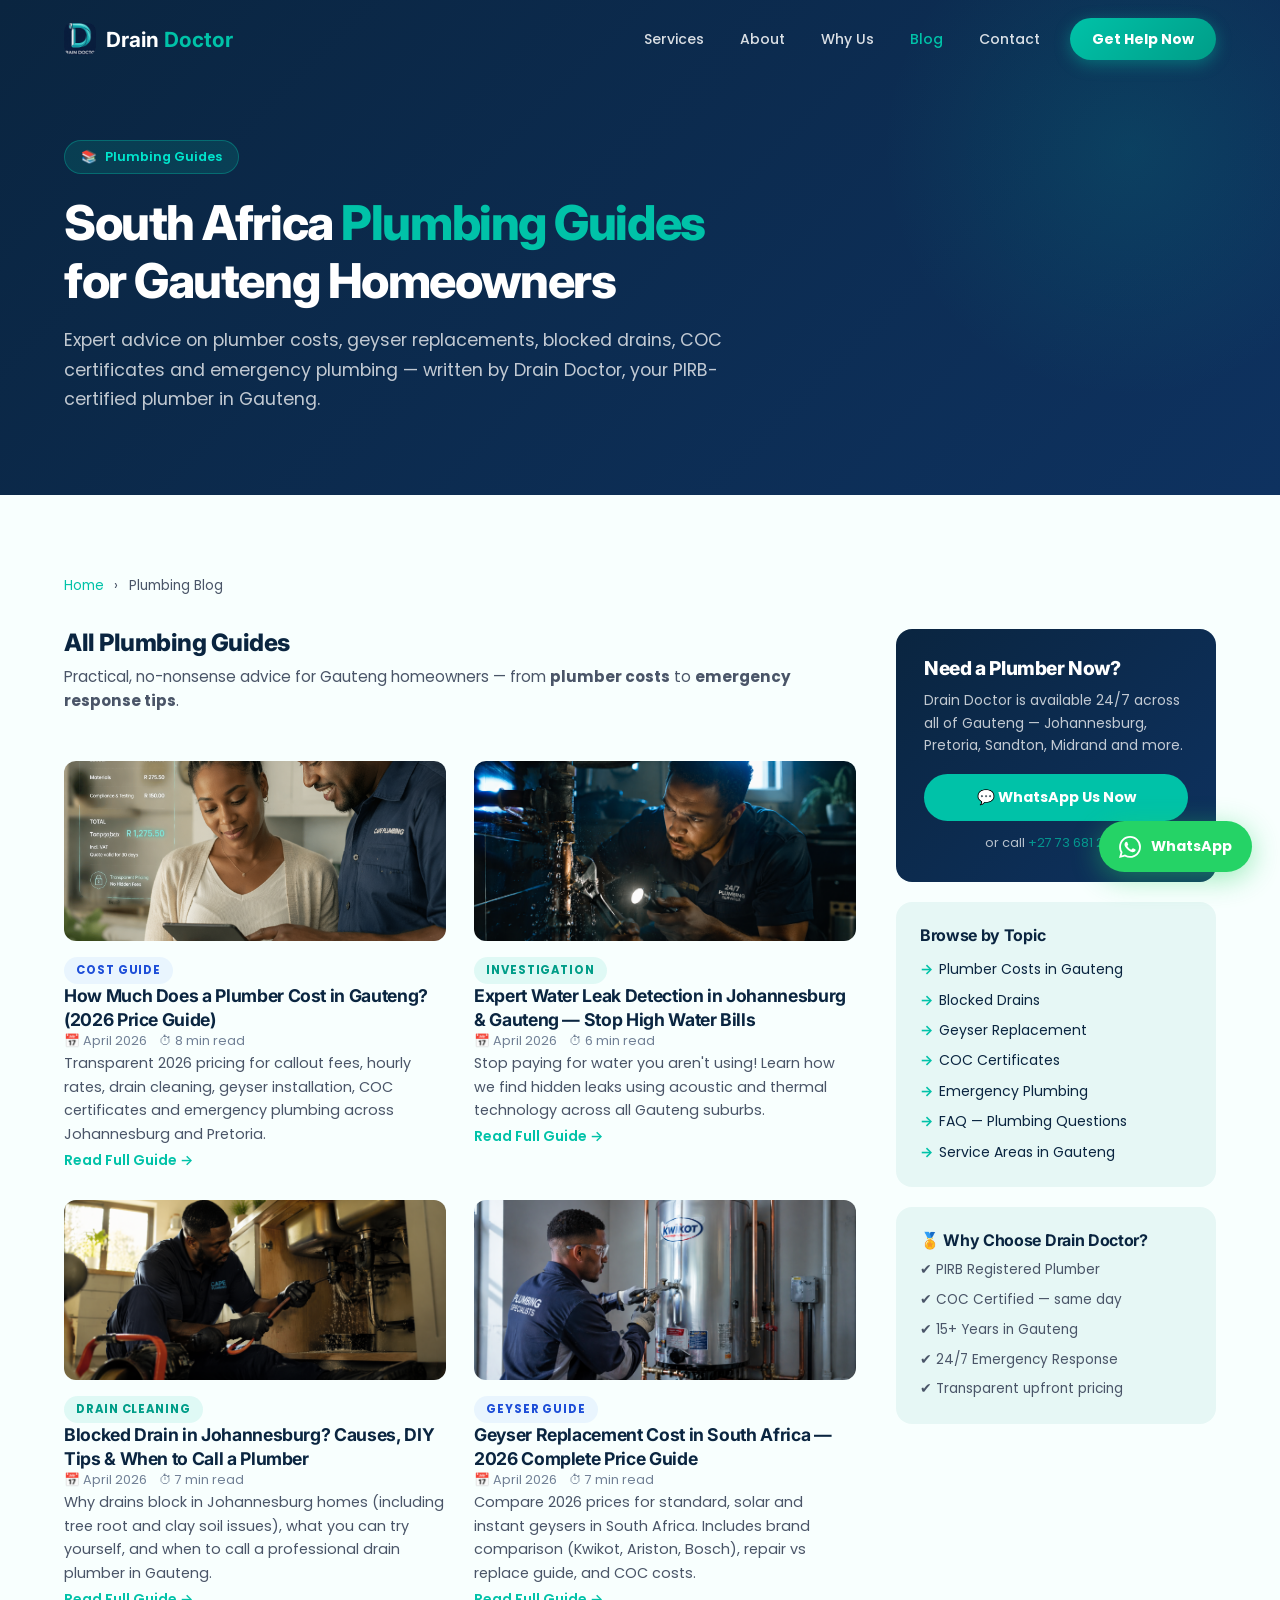
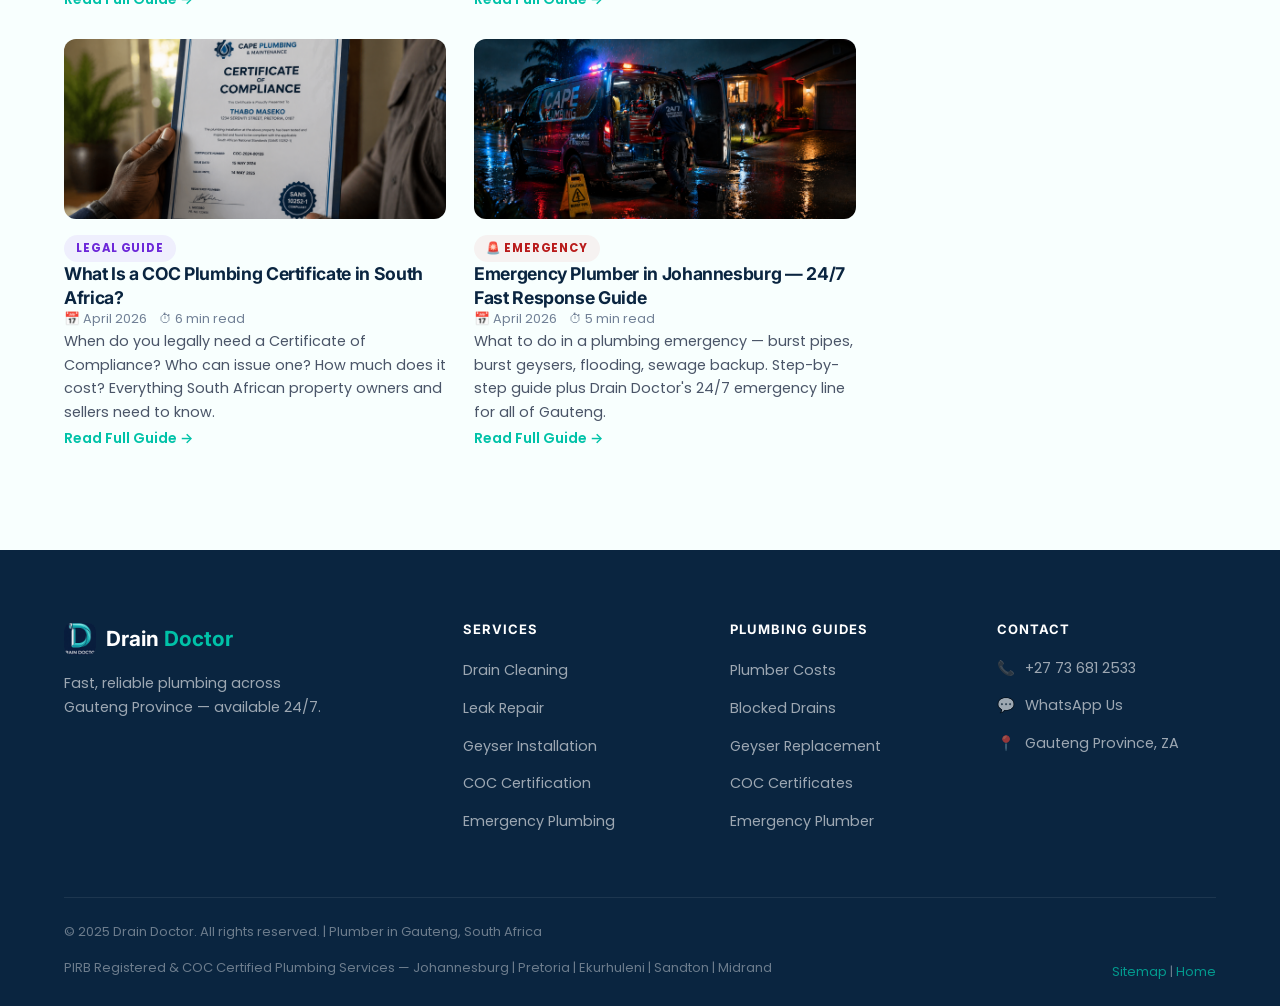
==== commit 87a53805: "Finalize SEO optimizations and blog content updates" ====
--- a/blog/index.html
+++ b/blog/index.html
@@ -193,7 +193,7 @@
         <a href="../index.html#services" class="nav-link">Services</a>
         <a href="../index.html#about" class="nav-link">About</a>
         <a href="../index.html#why-us" class="nav-link">Why Us</a>
-        <a href="./" class="nav-link" style="color:var(--accent);">Blog</a>
+        <a href="index.html" class="nav-link" style="color:var(--accent);">Blog</a>
         <a href="../index.html#contact" class="nav-link">Contact</a>
         <a href="https://wa.me/27736812533?text=Hi%20Drain%20Doctor%2C%20I%20need%20a%20plumber" class="nav-cta" target="_blank" rel="noopener">Get Help Now</a>
       </nav>
@@ -234,12 +234,12 @@
 
             <article class="blog-index-card">
               <div class="blog-index-card-img">
-                <img src="../assets/Affordable%20pricing.png" alt="Plumber costs and pricing in Gauteng South Africa 2025" loading="lazy">
+                <img src="../assets/Affordable%20pricing.png" alt="Plumber costs and pricing in Gauteng South Africa 2026" loading="lazy">
               </div>
               <div class="blog-index-card-tag tag-cost">Cost Guide</div>
-              <h2><a href="plumber-cost-gauteng.html">How Much Does a Plumber Cost in Gauteng? (2025 Price Guide)</a></h2>
+              <h2><a href="plumber-cost-gauteng.html">How Much Does a Plumber Cost in Gauteng? (2026 Price Guide)</a></h2>
               <div class="blog-meta"><span>📅 April 2026</span><span>⏱ 8 min read</span></div>
-              <p>Transparent 2025 pricing for callout fees, hourly rates, drain cleaning, geyser installation, COC certificates and emergency plumbing across Johannesburg and Pretoria.</p>
+              <p>Transparent 2026 pricing for callout fees, hourly rates, drain cleaning, geyser installation, COC certificates and emergency plumbing across Johannesburg and Pretoria.</p>
               <a href="plumber-cost-gauteng.html" class="blog-cta-link">Read Full Guide →</a>
             </article>
 
@@ -267,12 +267,12 @@
 
             <article class="blog-index-card">
               <div class="blog-index-card-img">
-                <img src="../assets/Geyser%20Installation.png" alt="Geyser replacement and installation cost South Africa 2025" loading="lazy">
+                <img src="../assets/Geyser%20Installation.png" alt="Geyser replacement and installation cost South Africa 2026" loading="lazy">
               </div>
               <div class="blog-index-card-tag tag-cost">Geyser Guide</div>
-              <h2><a href="geyser-replacement-cost-south-africa.html">Geyser Replacement Cost in South Africa — 2025 Complete Price Guide</a></h2>
+              <h2><a href="geyser-replacement-cost-south-africa.html">Geyser Replacement Cost in South Africa — 2026 Complete Price Guide</a></h2>
               <div class="blog-meta"><span>📅 April 2026</span><span>⏱ 7 min read</span></div>
-              <p>Compare 2025 prices for standard, solar and instant geysers in South Africa. Includes brand comparison (Kwikot, Ariston, Bosch), repair vs replace guide, and COC costs.</p>
+              <p>Compare 2026 prices for standard, solar and instant geysers in South Africa. Includes brand comparison (Kwikot, Ariston, Bosch), repair vs replace guide, and COC costs.</p>
               <a href="geyser-replacement-cost-south-africa.html" class="blog-cta-link">Read Full Guide →</a>
             </article>
 
--- a/styles.css
+++ b/styles.css
@@ -526,60 +526,83 @@
   animation: fadeUp 0.9s 0.55s ease both;
 }
 
-.trust-badges {
-  display: flex;
-  flex-wrap: wrap;
-  gap: 12px;
+.trust-bar {
+  display: inline-flex;
+  align-items: center;
+  gap: 0;
+  background: rgba(255, 255, 255, 0.05);
+  border: 1px solid rgba(255, 255, 255, 0.12);
+  backdrop-filter: blur(12px);
+  -webkit-backdrop-filter: blur(12px);
+  padding: 12px 24px;
+  border-radius: 100px;
   animation: fadeUp 0.9s 0.7s ease both;
-}
-
-.trust-badge {
-  display: flex;
-  align-items: center;
-  gap: 8px;
-  background: rgba(255,255,255,.08);
-  border: 1px solid rgba(255,255,255,.15);
-  backdrop-filter: blur(8px);
-  color: rgba(255,255,255,.9);
-  font-size: 0.875rem;
-  font-weight: 500;
-  padding: 8px 16px;
-  border-radius: 100px;
-}
-
-.trust-check {
+  box-shadow: 0 8px 32px rgba(0,0,0,0.2);
+  position: relative;
+  overflow: hidden;
+  transition: all var(--transition);
+}
+
+.trust-bar:hover {
+  background: rgba(255, 255, 255, 0.08);
+  border-color: rgba(255, 255, 255, 0.2);
+  transform: translateY(-2px);
+}
+
+.trust-bar::after {
+  content: '';
+  position: absolute;
+  top: 0;
+  left: -100%;
+  width: 100%;
+  height: 100%;
+  background: linear-gradient(
+    90deg,
+    transparent,
+    rgba(255, 255, 255, 0.05),
+    transparent
+  );
+  animation: shimmer 5s infinite;
+}
+
+@keyframes shimmer {
+  0% { left: -100%; }
+  20%, 100% { left: 100%; }
+}
+
+.trust-item {
+  display: flex;
+  align-items: center;
+  gap: 10px;
+  color: rgba(255, 255, 255, 0.95);
+  font-size: 0.9rem;
+  font-weight: 600;
+  white-space: nowrap;
+  opacity: 0;
+  transform: translateX(-10px);
+  animation: trustFadeIn 0.8s forwards;
+}
+
+.trust-item:nth-child(1) { animation-delay: 0.8s; }
+.trust-item:nth-child(3) { animation-delay: 1s; }
+.trust-item:nth-child(5) { animation-delay: 1.2s; }
+
+@keyframes trustFadeIn {
+  to { opacity: 1; transform: translateX(0); }
+}
+
+.trust-icon {
+  width: 18px;
+  height: 18px;
   color: var(--accent);
-  font-weight: 700;
-}
-
-.hero-scroll-hint {
-  position: absolute;
-  bottom: 36px;
-  left: 50%;
-  transform: translateX(-50%);
-  z-index: 2;
-  display: flex;
-  flex-direction: column;
-  align-items: center;
-  gap: 8px;
-  color: rgba(255,255,255,.5);
-  font-size: 0.75rem;
-  letter-spacing: 0.05em;
-  animation: fadeUp 1s 1s ease both;
-}
-
-.scroll-arrow {
+  filter: drop-shadow(0 0 5px rgba(0,194,168,0.3));
+}
+
+.trust-divider {
   width: 1px;
-  height: 40px;
-  background: linear-gradient(to bottom, rgba(255,255,255,.5), transparent);
-  animation: scrollLine 2s infinite;
-}
-
-@keyframes scrollLine {
-  0%   { transform: scaleY(0); transform-origin: top; }
-  50%  { transform: scaleY(1); transform-origin: top; }
-  50.01% { transform: scaleY(1); transform-origin: bottom; }
-  100% { transform: scaleY(0); transform-origin: bottom; }
+  height: 20px;
+  background: rgba(255, 255, 255, 0.15);
+  margin: 0 20px;
 }
 
 /* ---------- PROBLEM SECTION ---------- */
@@ -1577,12 +1600,16 @@
   .nav-links { display: none; }
   .hamburger { display: flex; }
 
-  .hero-content { max-width: 100%; padding-top: 100px; padding-bottom: 60px; }
+  .hero-content { max-width: 100%; padding-top: 140px; padding-bottom: 60px; }
+  .hero-badge { margin-bottom: 20px; font-size: 0.75rem; padding: 6px 14px; }
+  .hero-headline { font-size: 2.1rem; line-height: 1.2; margin-bottom: 18px; }
+  .hero-sub { font-size: 0.9375rem; margin-bottom: 28px; line-height: 1.6; }
   .br-mobile { display: block; }
-  .hero-ctas { flex-direction: column; }
-  .hero-ctas .btn { width: 100%; justify-content: center; }
-  .trust-badges { gap: 8px; }
-  .trust-badge { font-size: 0.8125rem; padding: 7px 13px; }
+  .hero-ctas { flex-direction: column; gap: 12px; margin-bottom: 40px; }
+  .hero-ctas .btn { width: 100%; justify-content: center; padding: 14px 24px; }
+  .trust-bar { flex-direction: column; gap: 12px; border-radius: 20px; padding: 18px; width: 100%; }
+  .trust-divider { width: 40px; height: 1px; margin: 0 auto; }
+  .trust-item { font-size: 0.85rem; width: 100%; justify-content: center; }
 
   .problem-section,
   .services-section,
@@ -1613,12 +1640,15 @@
 }
 
 @media (max-width: 480px) {
-  .container { padding: 0 18px; }
+  .container { padding: 0 16px; }
+  .hero-content { padding-top: 130px; text-align: center; }
+  .hero-headline { font-size: 1.85rem; }
+  .trust-bar { justify-content: center; border-radius: 16px; }
   .why-grid { grid-template-columns: 1fr; }
   .solution-card { padding: 32px 24px; }
   .about-badge-float { position: static; margin-top: 20px; }
   .wa-label { display: none; }
-  .whatsapp-float { width: 56px; height: 56px; padding: 0; justify-content: center; border-radius: 50%; }
+  .whatsapp-float { width: 56px; height: 56px; padding: 0; justify-content: center; border-radius: 50%; bottom: 16px; right: 16px; }
 }
 
 /* ---------- GLASSMORPHISM UTILITY ---------- */
